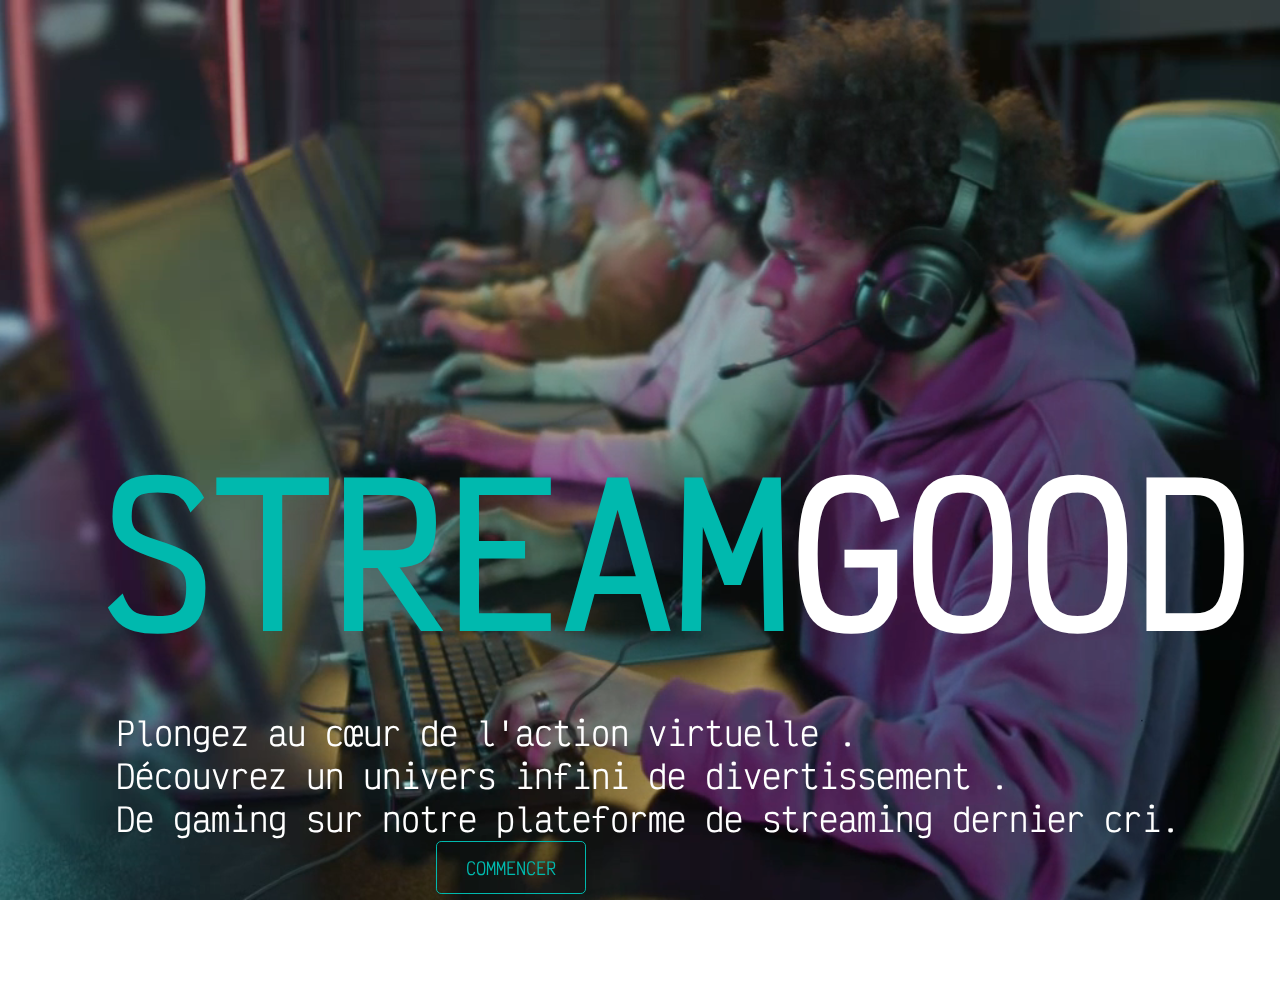
==== html/accueil.html @ 3d3ff86b "ajout des pages sécondaire" ====
<!DOCTYPE html>
<html lang="en">
<head>
    <meta charset="UTF-8" />
    <meta name="viewport" content="width=device-width, initial-scale=1.0" />
    <link rel="stylesheet" href="../css/accueil.css" />
    <title>STREAMGOOD</title>
</head>
<body>
    <video autoplay muted loop id="background-video">
        <source src="../img/arriere1.mp4" type="video/mp4">
        Your browser does not support the video tag.
    </video>
    <div class="content">
        <div class="page-title">
            <h1>
                <span class="color-stream">STREAM</span><span class="color-good">GOOD</span>
            </h1>
        </div>
        <div class="page-description">
            <p>
                Plongez au cœur de l'action virtuelle .<br>
                Découvrez un univers infini de divertissement .<br>
                De gaming sur notre plateforme de streaming dernier cri.
                <a href="../index.html" class="boutton"><button class="button"> Commencer
                </button></a>
            </p>
        </div>
    </div>
</body>
</html>
---- css/accueil.css ----
@import url("https://fonts.googleapis.com/css2?family=Victor+Mono&display=swap");

:root {
  --couleur-principale: #16181e;
  --couleur-secondaire: #21242d;
  --couleur-texte1: #fff;
  --couleur-texte2: #00b9ae;
}

* {
  margin: 0;
  padding: 0;
  font-family: "Victor Mono", monospace;
  text-decoration: none;
  list-style: none;
}

body {
  background-image: url("../img/accueil.jpg");
  background-repeat: no-repeat;
  background-size: cover;
}


body, html {
    margin: 0;
    padding: 0;
    height: 100%;
    font-family: Arial, sans-serif;
    color: white;
}

#background-video {
    position: fixed;
    top: 0;
    left: 0;
    width: 100%;
    height: 100%;
    object-fit: cover;
    z-index: -1; /* Assurez-vous que la vidéo est en arrière-plan */
}

.content {
    position: relative;
    padding: 100px; /* Ajoutez un padding pour que le contenu soit visible */
}

/* Reste de vos styles CSS */

/*  */

.page-title{
    margin-top: 20rem;
    display: flex;
}

.color-stream {
    text-decoration: none;
    font-size: 12rem;
    color: var(--couleur-texte2);
  }
  
  .color-good {
    font-size: 12rem;
    color: var(--couleur-texte1);
  }

  .button {
    --color: #00b9ae;
    padding: 0.8em 1.7em;
    background-color: transparent;
    border-radius: .3em;
    margin-left: 20rem;
    position: relative;
    overflow: hidden;
    cursor: pointer;
    transition: .5s;
    font-weight: 400;
    font-size: 17px;
    border: 1px solid;
    font-family: inherit;
    text-transform: uppercase;
    color: var(--color);
    font-weight: 400;
    z-index: 1;
   }
   
   .button::before, .button::after {
    content: '';
    display: block;
    width: 50px;
    height: 50px;
    transform: translate(-50%, -50%);
    position: absolute;
    border-radius: 50%;
    z-index: -1;
    background-color: var(--color);
    transition: 1s ease;
   }
   
   .button::before {
    top: -1em;
    left: -1em;
   }
   
   .button::after {
    left: calc(100% + 1em);
    top: calc(100% + 1em);
   }
   
   .button:hover::before, .button:hover::after {
    height: 410px;
    width: 410px;
   }
   
   .button:hover {
    color: rgb(10, 25, 30);
   }
   
   .button:active {
    filter: brightness(.8);
   }
   

  .page-description{
    justify-self: center;
      margin-top: 2rem;
      font-size: 2rem;
      color: var(--couleur-texte1);
      margin-left: 1rem;
  }
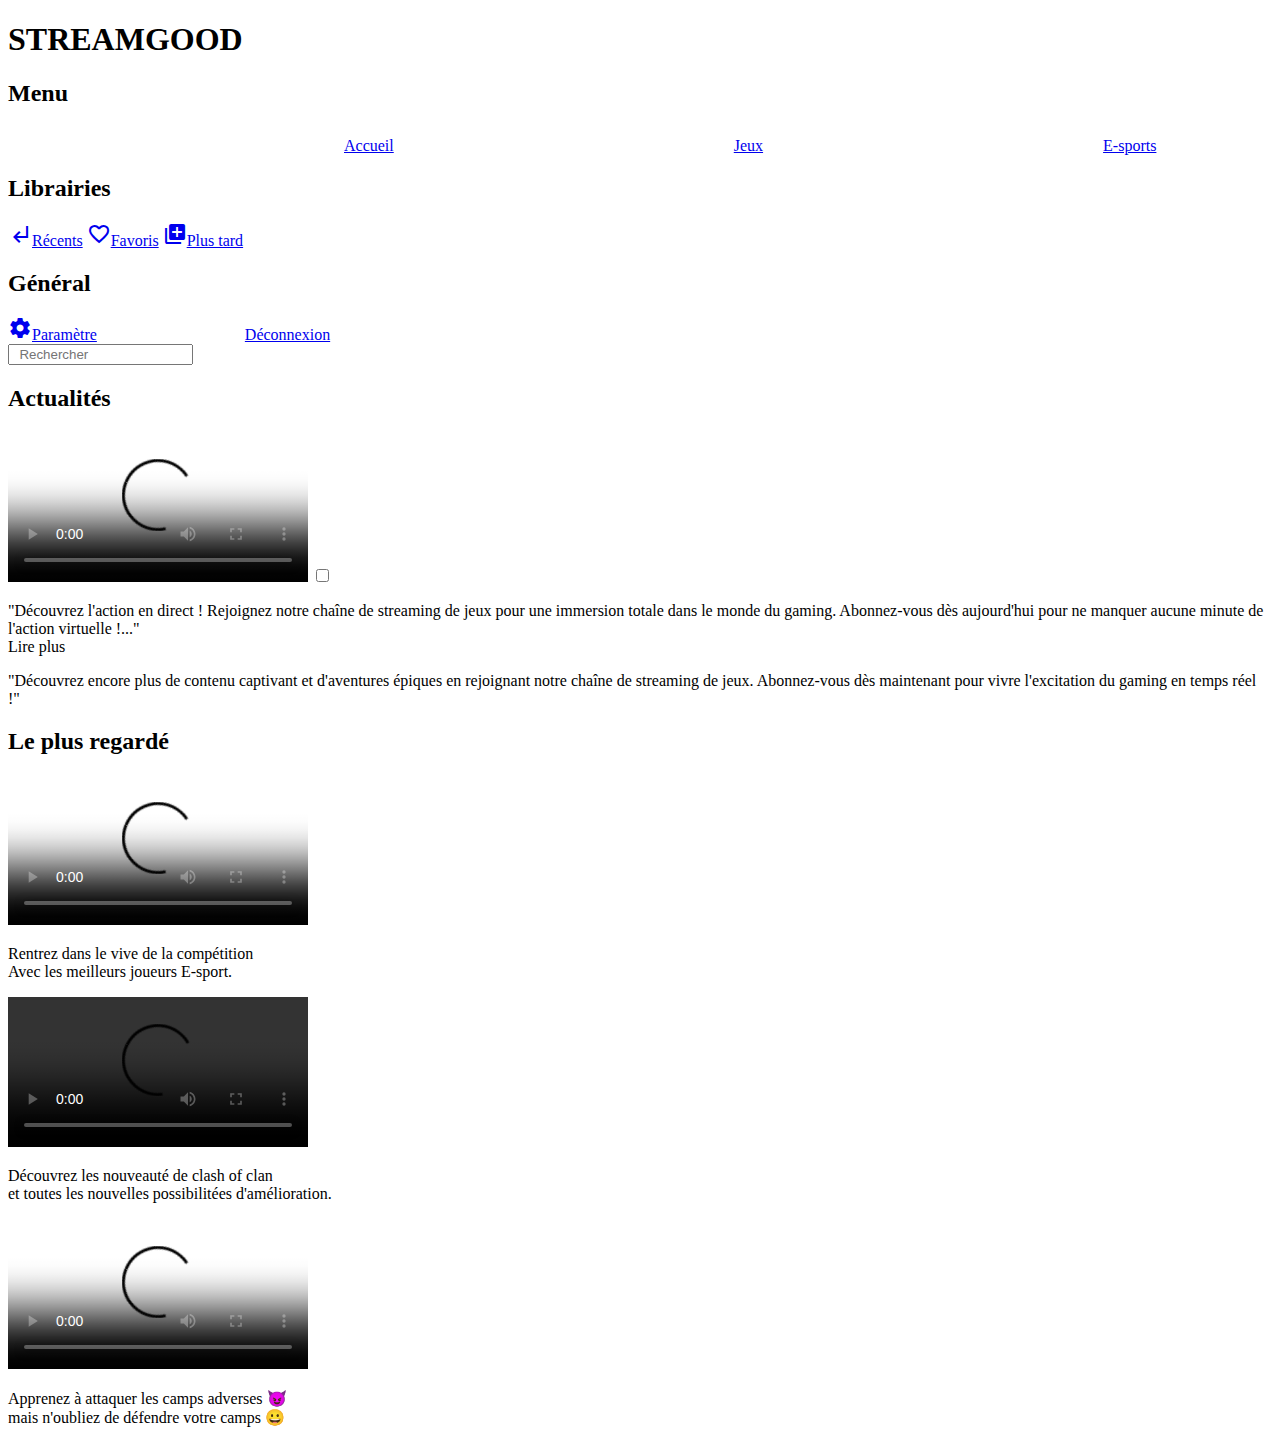
==== commit 0c8ee412: "Modification des noms de fichier index.html et accueil.html" ====
--- a/html/accueil.html
+++ b/html/accueil.html
@@ -1,31 +1,138 @@
 <!DOCTYPE html>
 <html lang="en">
+
 <head>
-    <meta charset="UTF-8" />
-    <meta name="viewport" content="width=device-width, initial-scale=1.0" />
-    <link rel="stylesheet" href="../css/accueil.css" />
+    <meta charset="UTF-8">
+    <meta name="viewport" content="width=device-width, initial-scale=1.0">
+    <link rel="stylesheet" href="./css/style.css">
+    <!-- Import des icons -->
+    <link rel="stylesheet" href="https://cdnjs.cloudflare.com/ajax/libs/font-awesome/6.0.0-beta3/css/all.min.css">
+    <link rel="stylesheet" href="https://fonts.googleapis.com/icon?family=Material+Icons">
     <title>STREAMGOOD</title>
 </head>
+
 <body>
-    <video autoplay muted loop id="background-video">
-        <source src="../img/arriere1.mp4" type="video/mp4">
-        Your browser does not support the video tag.
-    </video>
-    <div class="content">
-        <div class="page-title">
-            <h1>
-                <span class="color-stream">STREAM</span><span class="color-good">GOOD</span>
-            </h1>
+    <!-- The sidebar -->
+    <div class="sidebar">
+        <div class="sidebar-logo">
+            <h1 class="logo"><span class="color-stream">STREAM</span><span class="color-good">GOOD</span></h1>
+            <div class="group-title-one">
+                <h2 class="sidebar-title">Menu</h2>
+                <a class="active" href="#home"><span class="material-icons">
+                    sports_esports
+                    </span>Accueil</a>
+                <a href="./html/jeux.html"><span class="material-icons">
+                        sports_esports
+                    </span>Jeux</a>
+                <a href="#"><span class="material-icons">
+                        sports_esports
+                    </span>E-sports</a>
+            </div>
+
+            <div class="group-title-two">
+                <h2 class="sidebar-title">Librairies</h2>
+                <a href="#"><span class="material-icons">
+                        subdirectory_arrow_left
+                    </span>Récents</a>
+                <a href="#"><span class="material-icons">
+                        favorite_border
+                    </span>Favoris</a>
+                <a href="#"><span class="material-icons">
+                        library_add
+                    </span>Plus tard</a>
+            </div>
+            <div class="group-title-three">
+                <h2 class="sidebar-title">Général</h2>
+                <a class="" href="#"><span class="material-icons">
+                        settings
+                    </span>Paramètre</a>
+                <a href="./html/accueil.html"><span class="material-icons">
+                        logout
+                   </span>Déconnexion</a>
+            </div>
+            
         </div>
-        <div class="page-description">
-            <p>
-                Plongez au cœur de l'action virtuelle .<br>
-                Découvrez un univers infini de divertissement .<br>
-                De gaming sur notre plateforme de streaming dernier cri.
-                <a href="../index.html" class="boutton"><button class="button"> Commencer
-                </button></a>
+    </div>
+
+    <!-- Page content -->
+    <div class="container">
+        <input class="content1-search" type="search" placeholder="  Rechercher">
+        <div class="content1">
+            <h2 class="content1-title">Actualités</h2>
+        </div>
+        <div class="description-big-video">
+            <video class="video-big" controls poster="./img/jeshoots-com-eCktzGjC-iU-unsplash.jpg">
+                <source src="./img/This is esports!.mp4" type="video/mp4" style="border: red 1px solid ;">
+                Votre navigateur ne prend pas en charge la vidéo.
+            </video>
+            <input type="checkbox" id="show-more">
+            <p class="justifie">
+                "Découvrez l'action en direct ! Rejoignez notre chaîne de streaming de jeux pour une immersion totale
+                dans le monde du gaming.
+                Abonnez-vous dès aujourd'hui pour
+                ne manquer aucune minute de l'action virtuelle !..."<br><label for="show-more">Lire plus</label>
+                <p id="more-content">
+                    "Découvrez encore plus de contenu captivant et d'aventures épiques en rejoignant notre chaîne de
+                    streaming de jeux. Abonnez-vous dès maintenant pour vivre l'excitation du gaming en temps réel !"
+                </p>
             </p>
         </div>
     </div>
+    <div class="container-two">
+        <div class="content2">
+            <h2 class="content2-title">Le plus regardé</h2>
+        </div>
+    </div>
+    <div class="carousel">
+        <div class="video-item">
+            <video class="content-one" controls poster="./img/aleks-dorohovich--EElZSFXALI-unsplash.jpg">
+                <source src="./img/This is esports!.mp4" type="video/mp4">
+                Votre navigateur ne prend pas en charge la vidéo.
+            </video>
+            <p class="description">Rentrez dans le vive de la compétition <br> Avec les meilleurs joueurs E-sport.</p>
+        </div>
+        <div class="video-item">
+            <video class="content-two" controls>
+                <source src="./img/3 ÉTOILES sur le NOUVEAU Défi du CLASHIVERSAIRE 3 ! Clash of Clans.mp4"
+                    type="video/mp4">
+                Votre navigateur ne prend pas en charge la vidéo.
+            </video>
+            <p class="description">Découvrez les nouveauté de clash of clan <br> et toutes les nouvelles possibilitées
+                d'amélioration.</p>
+        </div>
+        <div class="video-item">
+            <video class="content-three" controls poster="./img/clash.jpeg">
+                <source src="./img/CLASH ROYALE_ EPIC COMEBACK!.mp4" type="video/mp4">
+                Votre navigateur ne prend pas en charge la vidéo.
+            </video>
+            <p class="description">Apprenez à attaquer les camps adverses &#128520; <br> mais n'oubliez de défendre
+                votre camps &#128512; </p>
+        </div>
+        <!-- <div class="video-item">
+            <video class="content-four" controls poster="./img/codm.jpeg">
+                <source src="./img/The Strongest Sniper in Call of Duty_ Mobile.mp4" type="video/mp4">
+            </video>
+            <p class="description">Obtenez le niveau légendaire grace à ce tuto <br> maîtrisez le sniper </p>
+        </div> -->
+
+        <!-- Second -->
+        <!-- <div class="video-item">
+            <video class="content-one" controls poster="./img/onur-binay-J7Spe1GTCUw-unsplash.jpg">
+                <source src="./img/This is esports!.mp4" type="video/mp4">
+                Votre navigateur ne prend pas en charge la vidéo.
+            </video>
+            <p class="description">Rentrez dans le vive de la compétition <br> Avec les meilleurs joueurs E-sport.</p>
+        </div>
+
+        <div class="video-item">
+            <video class="content-one" controls poster="./img/uriel-soberanes-MxVkWPiJALs-unsplash.jpg">
+                <source src="./img/This is esports!.mp4" type="video/mp4">
+                Votre navigateur ne prend pas en charge la vidéo.
+            </video>
+            <p class="description">Rentrez dans le vive de la compétition <br> Avec les meilleurs joueurs E-sport.</p>
+        </div> -->
+    </div>
+
 </body>
-</html>
+
+</html>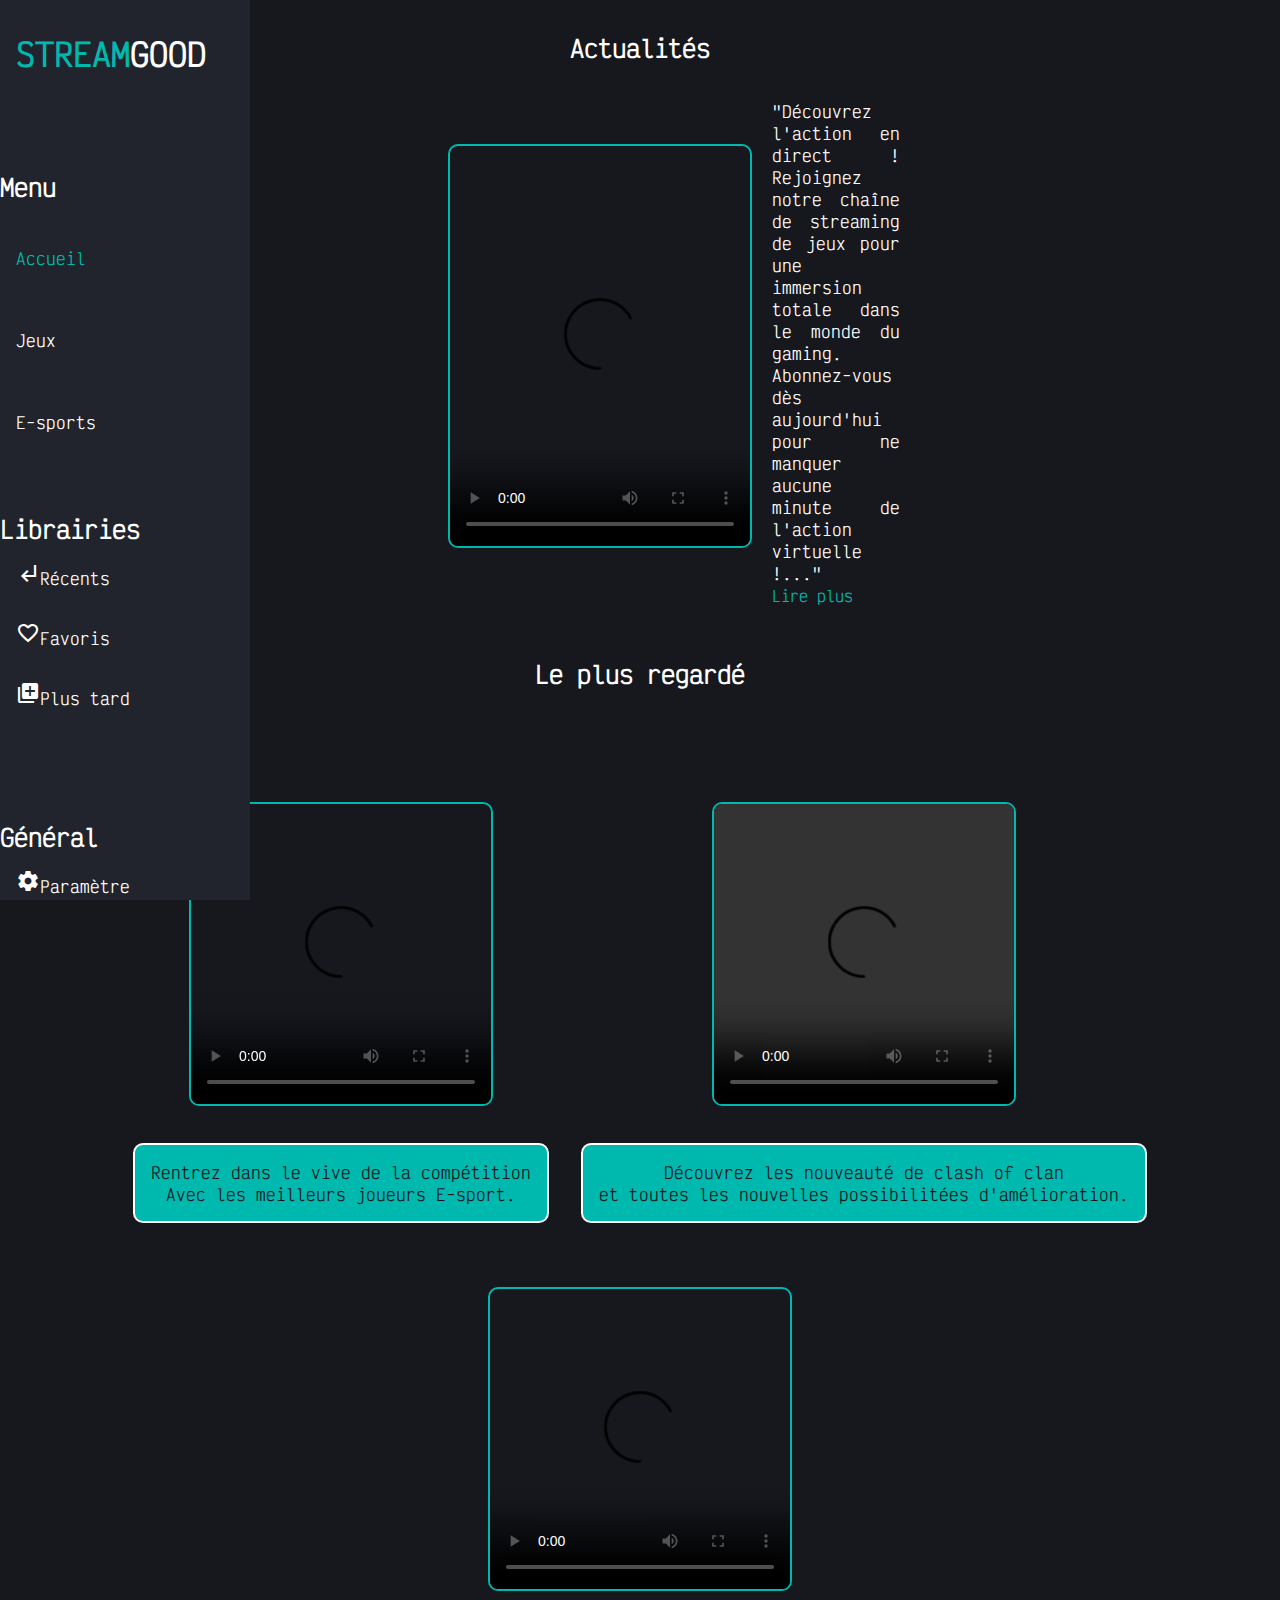
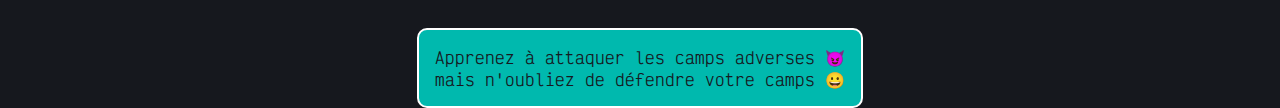
==== commit 15b436e1: "Modification des noms de fichier index.html et accueil.html" ====
--- a/html/accueil.html
+++ b/html/accueil.html
@@ -4,7 +4,7 @@
 <head>
     <meta charset="UTF-8">
     <meta name="viewport" content="width=device-width, initial-scale=1.0">
-    <link rel="stylesheet" href="./css/style.css">
+    <link rel="stylesheet" href="../css/style.css">
     <!-- Import des icons -->
     <link rel="stylesheet" href="https://cdnjs.cloudflare.com/ajax/libs/font-awesome/6.0.0-beta3/css/all.min.css">
     <link rel="stylesheet" href="https://fonts.googleapis.com/icon?family=Material+Icons">
--- a/css/style.css
+++ b/css/style.css
@@ -0,0 +1,365 @@
+@import url("https://fonts.googleapis.com/css2?family=Victor+Mono&display=swap");
+
+:root {
+  --couleur-principale: #16181e;
+  --couleur-secondaire: #21242d;
+  --couleur-texte1: #fff;
+  --couleur-texte2: #00b9ae;
+}
+
+* {
+  margin: 0;
+  padding: 0;
+  font-family: "Victor Mono", monospace;
+}
+
+body {
+  background-color: var(--couleur-principale);
+
+}
+
+.logo {
+  margin-top: 2rem;
+  margin-left: 1rem;
+  font-weight: bolder;
+}
+
+.logo .color-stream {
+  text-decoration: none;
+  color: var(--couleur-texte2);
+}
+
+.logo .color-good {
+  color: var(--couleur-texte1);
+}
+
+.sidebar {
+  margin: 0;
+  padding: 0;
+  width: 250px;
+  background-color: var(--couleur-secondaire);
+  position: fixed;
+  height: 100%;
+  overflow: auto;
+}
+
+.sidebar-title {
+  color: var(--couleur-texte1);
+  font-size: 500;
+}
+
+.sidebar a {
+  display: block;
+  color: var(--couleur-texte1);
+  padding: 16px;
+  text-decoration: none;
+}
+
+.sidebar a.active {
+  color: var(--couleur-texte2);
+}
+
+.sidebar a:hover:not(.active) {
+  color: var(--couleur-texte2);
+}
+
+
+.group-title-one {
+  margin-top: 6rem;
+  margin-bottom: 4rem;
+}
+
+.group-title-two {
+  margin-bottom: 6rem;
+}
+
+.container {
+  display: flex;
+  flex-direction: column;
+  justify-content: center;
+  align-items: center;
+}
+
+.content1-search {
+  width: 400px;
+  height: 50px;
+  margin-top: 2rem;
+  background-color: #21242d;
+  border: solid 2px #00b9ae;
+  border-radius: 5px;
+  color: var(--couleur-texte1);
+}
+
+.content1-search:focus {
+  border: solid 1px #00b9ae;
+  outline: none;
+}
+
+.content1-title {
+  color: var(--couleur-texte1);
+  margin-bottom: 1rem;
+  margin-top: 2rem;
+}
+
+.description-big-video{
+  display: flex;
+  color: var(--couleur-texte1);
+  width: 50%;
+}
+
+.description-big-video p{
+  padding: 20px;
+}
+
+input, #show-more{
+  display: none;
+}
+
+#more-content {
+  display: none;
+}
+
+#show-more:checked ~ #more-content {
+  display: flex;
+}
+
+.justifie{
+  text-align: justify;
+}
+
+label {
+  cursor: pointer;
+  font-size: 15px;
+  color: var(--couleur-texte2);
+}
+
+label:focus{
+  color: red;
+  display: none;
+}
+
+
+.video-big {
+  width: 700px;
+  height: 500px;
+  border-radius: 10px;
+  border: solid 2px #00b9ae;
+}
+
+.video-item {
+  display: flex;
+  flex-direction: column;
+  flex-wrap: wrap;
+  align-items: center;
+  margin: 1rem;
+}
+
+.video-item video {
+  width: 300px;
+  height: 300px;
+  border: #00b9ae solid 2px;
+  border-radius: 10px;
+}
+
+
+.description {
+  text-align: center;
+  color: #16181e;
+  margin-top: 5px;
+  border: white solid 2px;
+  border-radius: 10px;
+  background-color: var(--couleur-texte2);
+  padding: 1rem;
+}
+
+.container-two {
+  display: flex;
+  flex-direction: row;
+  justify-content: center;
+  align-items: center;
+  margin-top: 2rem;
+  color: var(--couleur-texte1);
+}
+
+.carousel {
+  width: 1500px;
+  height: 500px;
+  display: flex;
+  flex-wrap: wrap;
+  justify-content: center;
+  align-items: center;
+  margin-top: 3rem;
+  margin-left: 20rem;
+  padding: 0;
+}
+
+.content-one,
+.content-two,
+.content-three,
+.content-four {
+  width: 300px;
+  height: 300px;
+  border: #00b9ae solid 2px;
+  margin: 2rem;
+  border-radius: 10px;
+}
+
+/* Responsivité */
+@media screen and (max-width: 1600px) {
+  .content1-search {
+    width: 250px;
+    height: 40px;
+  }
+
+  .video-big {
+    width: 600px;
+    height: 400px;
+    margin-left: 8rem;
+    margin-top: 4rem;
+  }
+
+  .carousel {
+    width: 100%;
+    max-width: 1200px;
+    margin-left: auto;
+    margin-right: auto;
+    padding: 1rem;
+  }
+
+  .content-one,
+  .content-two,
+  .content-three,
+  .content-four {
+    width: 250px;
+    height: 250px;
+  }
+}
+
+@media screen and (max-width: 1200px) {
+  .sidebar {
+    width: 100%;
+    height: auto;
+    position: relative;
+  }
+  .sidebar a {
+    float: none;
+  }
+
+  .group-title-one {
+    margin-top: 2rem;
+  }
+
+  .content1-search {
+    width: 180px;
+    height: 30px;
+  }
+
+  .content1-title {
+    margin-right: 0;
+    margin-left: 1rem;
+    margin-top: 1rem;
+  }
+
+  .video-big {
+    width: 500px;
+    height: 300px;
+    margin-left: 0;
+    margin-top: 0;
+  }
+}
+
+@media screen and (max-width: 768px) {
+  .sidebar {
+    width: 100%;
+    height: auto;
+    position: relative;
+  }
+  .sidebar a {
+    float: none;
+  }
+
+  .group-title-one,
+  .group-title-two {
+    margin-top: 1rem;
+  }
+
+  .content1-title {
+    margin-left: 0.5rem;
+    margin-top: 1rem;
+    margin-bottom: 1rem;
+    font-size: 16px;
+  }
+
+  .video-big {
+    width: 80%;
+    height: auto;
+    margin-left: 0;
+    margin-top: 1rem;
+  }
+
+  .carousel {
+    width: 100%;
+    max-width: 600px;
+    margin-left: auto;
+    margin-right: auto;
+    padding: 1rem;
+  }
+
+  .content-one,
+  .content-two,
+  .content-three,
+  .content-four {
+    width: 80%;
+    height: auto;
+    margin: 1rem;
+  }
+}
+
+@media screen and (max-width: 425px) {
+  * {
+    font-size: 10px;
+  }
+  .sidebar a {
+    font-size: 10px;
+  }
+
+  .group-title-one,
+  .group-title-two {
+    margin-top: 1rem;
+  }
+
+  .content1-search {
+    width: 150px;
+    height: 25px;
+  }
+
+  .content1-title {
+    margin-left: 0.5rem;
+    margin-top: 1rem;
+    margin-bottom: 1rem;
+    font-size: 12px;
+  }
+
+  .video-big {
+    width: 80%;
+    height: auto;
+    margin-left: 0;
+    margin-top: 1rem;
+  }
+
+  .carousel {
+    width: 80%;
+    max-width: 100px;
+    margin-left: auto;
+    margin-right: auto;
+    padding: 0.5rem;
+  }
+
+  .content-one,
+  .content-two,
+  .content-three,
+  .content-four {
+    width: 80%;
+    height: auto;
+  }
+}
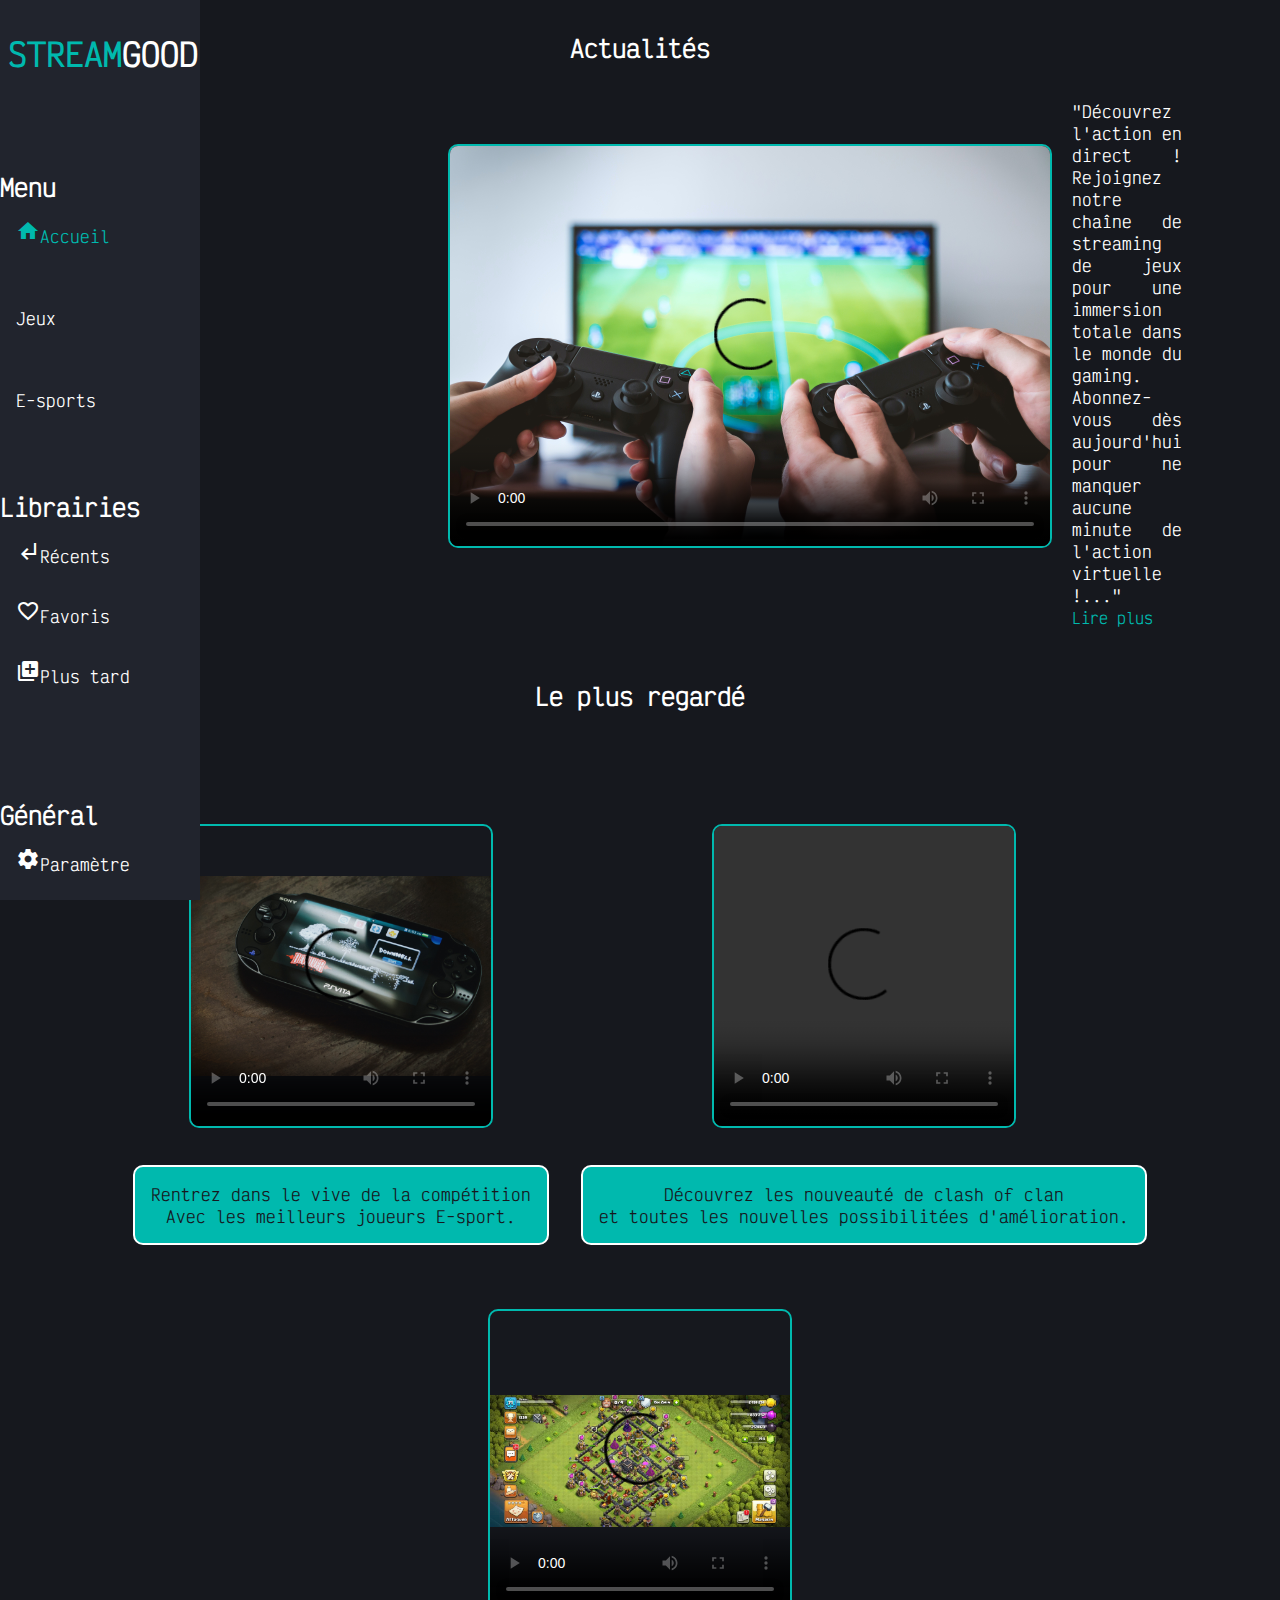
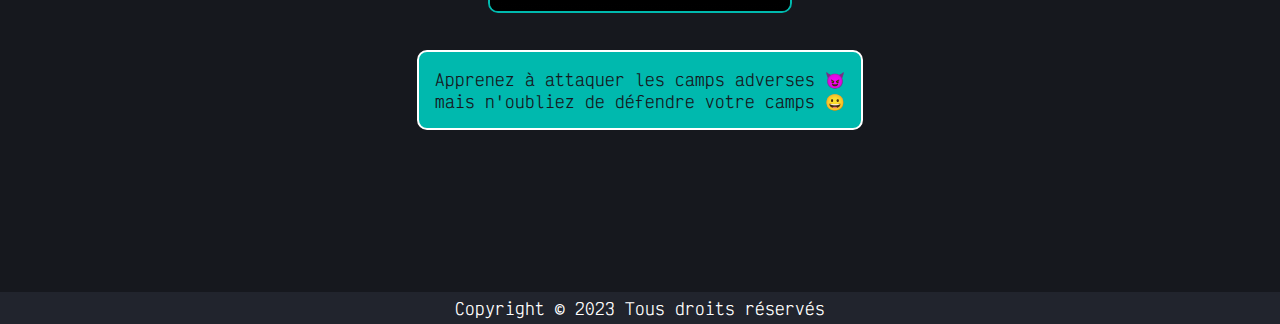
==== commit a6f49182: "second-to-last commit" ====
--- a/html/accueil.html
+++ b/html/accueil.html
@@ -18,39 +18,39 @@
             <h1 class="logo"><span class="color-stream">STREAM</span><span class="color-good">GOOD</span></h1>
             <div class="group-title-one">
                 <h2 class="sidebar-title">Menu</h2>
-                <a class="active" href="#home"><span class="material-icons">
-                    sports_esports
+                <a class="active" href="#"><span class="material-icons">
+                        home
                     </span>Accueil</a>
-                <a href="./html/jeux.html"><span class="material-icons">
+                <a href="../html/jeux.html"><span class="material-icons">
                         sports_esports
                     </span>Jeux</a>
-                <a href="#"><span class="material-icons">
+                <a href="../html/esport.html"><span class="material-icons">
                         sports_esports
                     </span>E-sports</a>
             </div>
 
             <div class="group-title-two">
                 <h2 class="sidebar-title">Librairies</h2>
-                <a href="#"><span class="material-icons">
+                <a href="../html/recent.html"><span class="material-icons">
                         subdirectory_arrow_left
                     </span>Récents</a>
-                <a href="#"><span class="material-icons">
+                <a href="../html/favori.html"><span class="material-icons">
                         favorite_border
                     </span>Favoris</a>
-                <a href="#"><span class="material-icons">
+                <a href="../html/tard.html"><span class="material-icons">
                         library_add
                     </span>Plus tard</a>
             </div>
             <div class="group-title-three">
                 <h2 class="sidebar-title">Général</h2>
-                <a class="" href="#"><span class="material-icons">
+                <a class="" href="../html/param.html"><span class="material-icons">
                         settings
                     </span>Paramètre</a>
-                <a href="./html/accueil.html"><span class="material-icons">
+                <a href="../index.html"><span class="material-icons">
                         logout
-                   </span>Déconnexion</a>
+                    </span>Déconnexion</a>
             </div>
-            
+
         </div>
     </div>
 
@@ -61,8 +61,8 @@
             <h2 class="content1-title">Actualités</h2>
         </div>
         <div class="description-big-video">
-            <video class="video-big" controls poster="./img/jeshoots-com-eCktzGjC-iU-unsplash.jpg">
-                <source src="./img/This is esports!.mp4" type="video/mp4" style="border: red 1px solid ;">
+            <video class="video-big" controls poster="../img/jeshoots-com-eCktzGjC-iU-unsplash.jpg">
+                <source src="../img/This is esports!.mp4" type="video/mp4" style="border: red 1px solid ;">
                 Votre navigateur ne prend pas en charge la vidéo.
             </video>
             <input type="checkbox" id="show-more">
@@ -71,10 +71,10 @@
                 dans le monde du gaming.
                 Abonnez-vous dès aujourd'hui pour
                 ne manquer aucune minute de l'action virtuelle !..."<br><label for="show-more">Lire plus</label>
-                <p id="more-content">
-                    "Découvrez encore plus de contenu captivant et d'aventures épiques en rejoignant notre chaîne de
-                    streaming de jeux. Abonnez-vous dès maintenant pour vivre l'excitation du gaming en temps réel !"
-                </p>
+            <p id="more-content">
+                "Découvrez encore plus de contenu captivant et d'aventures épiques en rejoignant notre chaîne de
+                streaming de jeux. Abonnez-vous dès maintenant pour vivre l'excitation du gaming en temps réel !"
+            </p>
             </p>
         </div>
     </div>
@@ -85,15 +85,15 @@
     </div>
     <div class="carousel">
         <div class="video-item">
-            <video class="content-one" controls poster="./img/aleks-dorohovich--EElZSFXALI-unsplash.jpg">
-                <source src="./img/This is esports!.mp4" type="video/mp4">
+            <video class="content-one" controls poster="../img/aleks-dorohovich--EElZSFXALI-unsplash.jpg">
+                <source src="../img/This is esports!.mp4" type="video/mp4">
                 Votre navigateur ne prend pas en charge la vidéo.
             </video>
             <p class="description">Rentrez dans le vive de la compétition <br> Avec les meilleurs joueurs E-sport.</p>
         </div>
         <div class="video-item">
             <video class="content-two" controls>
-                <source src="./img/3 ÉTOILES sur le NOUVEAU Défi du CLASHIVERSAIRE 3 ! Clash of Clans.mp4"
+                <source src="../img/3 ÉTOILES sur le NOUVEAU Défi du CLASHIVERSAIRE 3 ! Clash of Clans.mp4"
                     type="video/mp4">
                 Votre navigateur ne prend pas en charge la vidéo.
             </video>
@@ -101,8 +101,8 @@
                 d'amélioration.</p>
         </div>
         <div class="video-item">
-            <video class="content-three" controls poster="./img/clash.jpeg">
-                <source src="./img/CLASH ROYALE_ EPIC COMEBACK!.mp4" type="video/mp4">
+            <video class="content-three" controls poster="../img/clash.jpeg">
+                <source src="../img/CLASH ROYALE_ EPIC COMEBACK!.mp4" type="video/mp4">
                 Votre navigateur ne prend pas en charge la vidéo.
             </video>
             <p class="description">Apprenez à attaquer les camps adverses &#128520; <br> mais n'oubliez de défendre
@@ -133,6 +133,13 @@
         </div> -->
     </div>
 
+
+    <footer>
+        <div class="pied">
+            <p style="text-align: center;"></p>Copyright © 2023 Tous droits réservés</p>
+        </div>
+
+    </footer>
 </body>
 
 </html>--- a/css/style.css
+++ b/css/style.css
@@ -15,12 +15,11 @@
 
 body {
   background-color: var(--couleur-principale);
-
 }
 
 .logo {
   margin-top: 2rem;
-  margin-left: 1rem;
+  margin-left: 0.5rem;
   font-weight: bolder;
 }
 
@@ -36,7 +35,7 @@
 .sidebar {
   margin: 0;
   padding: 0;
-  width: 250px;
+  width: 200px;
   background-color: var(--couleur-secondaire);
   position: fixed;
   height: 100%;
@@ -50,6 +49,7 @@
 
 .sidebar a {
   display: block;
+  width: 60%;
   color: var(--couleur-texte1);
   padding: 16px;
   text-decoration: none;
@@ -62,7 +62,6 @@
 .sidebar a:hover:not(.active) {
   color: var(--couleur-texte2);
 }
-
 
 .group-title-one {
   margin-top: 6rem;
@@ -101,17 +100,18 @@
   margin-top: 2rem;
 }
 
-.description-big-video{
+.description-big-video {
   display: flex;
   color: var(--couleur-texte1);
   width: 50%;
 }
 
-.description-big-video p{
+.description-big-video p {
   padding: 20px;
 }
 
-input, #show-more{
+input,
+#show-more {
   display: none;
 }
 
@@ -123,7 +123,7 @@
   display: flex;
 }
 
-.justifie{
+.justifie {
   text-align: justify;
 }
 
@@ -133,11 +133,10 @@
   color: var(--couleur-texte2);
 }
 
-label:focus{
+label:focus {
   color: red;
   display: none;
 }
-
 
 .video-big {
   width: 700px;
@@ -160,7 +159,6 @@
   border: #00b9ae solid 2px;
   border-radius: 10px;
 }
-
 
 .description {
   text-align: center;
@@ -203,6 +201,14 @@
   margin: 2rem;
   border-radius: 10px;
 }
+.pied {
+  display: flex;
+  justify-content: center;
+  align-items: center;
+  background-color: #21242d;
+  height: 2rem;
+  color: white;
+}
 
 /* Responsivité */
 @media screen and (max-width: 1600px) {
@@ -233,6 +239,17 @@
     width: 250px;
     height: 250px;
   }
+
+  .pied {
+    display: flex;
+    justify-content: center;
+    align-items: center;
+    background-color: #21242d;
+    height: 2rem;
+    position: relative;
+    top: 600px;
+    color: white;
+  }
 }
 
 @media screen and (max-width: 1200px) {
@@ -258,6 +275,13 @@
     margin-right: 0;
     margin-left: 1rem;
     margin-top: 1rem;
+  }
+
+  .description-big-video {
+    display: flex;
+    flex-direction: column;
+    color: var(--couleur-texte1);
+    width: 50%;
   }
 
   .video-big {
@@ -266,6 +290,17 @@
     margin-left: 0;
     margin-top: 0;
   }
+
+  .pied {
+    display: flex;
+    justify-content: center;
+    align-items: center;
+    background-color: #21242d;
+    height: 2rem;
+    position: relative;
+    top: 520px;
+    color: white;
+  }
 }
 
 @media screen and (max-width: 768px) {
@@ -288,6 +323,13 @@
     margin-top: 1rem;
     margin-bottom: 1rem;
     font-size: 16px;
+  }
+
+  .description-big-video {
+    display: flex;
+    flex-direction: column;
+    color: var(--couleur-texte1);
+    width: 50%;
   }
 
   .video-big {
@@ -313,7 +355,19 @@
     height: auto;
     margin: 1rem;
   }
-}
+
+  .pied {
+    display: flex;
+    justify-content: center;
+    align-items: center;
+    background-color: #21242d;
+    height: 2rem;
+    position: relative;
+    top: 880px;
+    color: white;
+  }
+}
+
 
 @media screen and (max-width: 425px) {
   * {
@@ -338,6 +392,13 @@
     margin-top: 1rem;
     margin-bottom: 1rem;
     font-size: 12px;
+  }
+
+  .description-big-video {
+    display: flex;
+    flex-direction: column;
+    color: var(--couleur-texte1);
+    width: 50%;
   }
 
   .video-big {
@@ -362,4 +423,15 @@
     width: 80%;
     height: auto;
   }
-}
+
+  .pied {
+    display: flex;
+    justify-content: center;
+    align-items: center;
+    background-color: #21242d;
+    height: 2rem;
+    position: relative;
+    top: 750px;
+    color: white;
+  }
+}
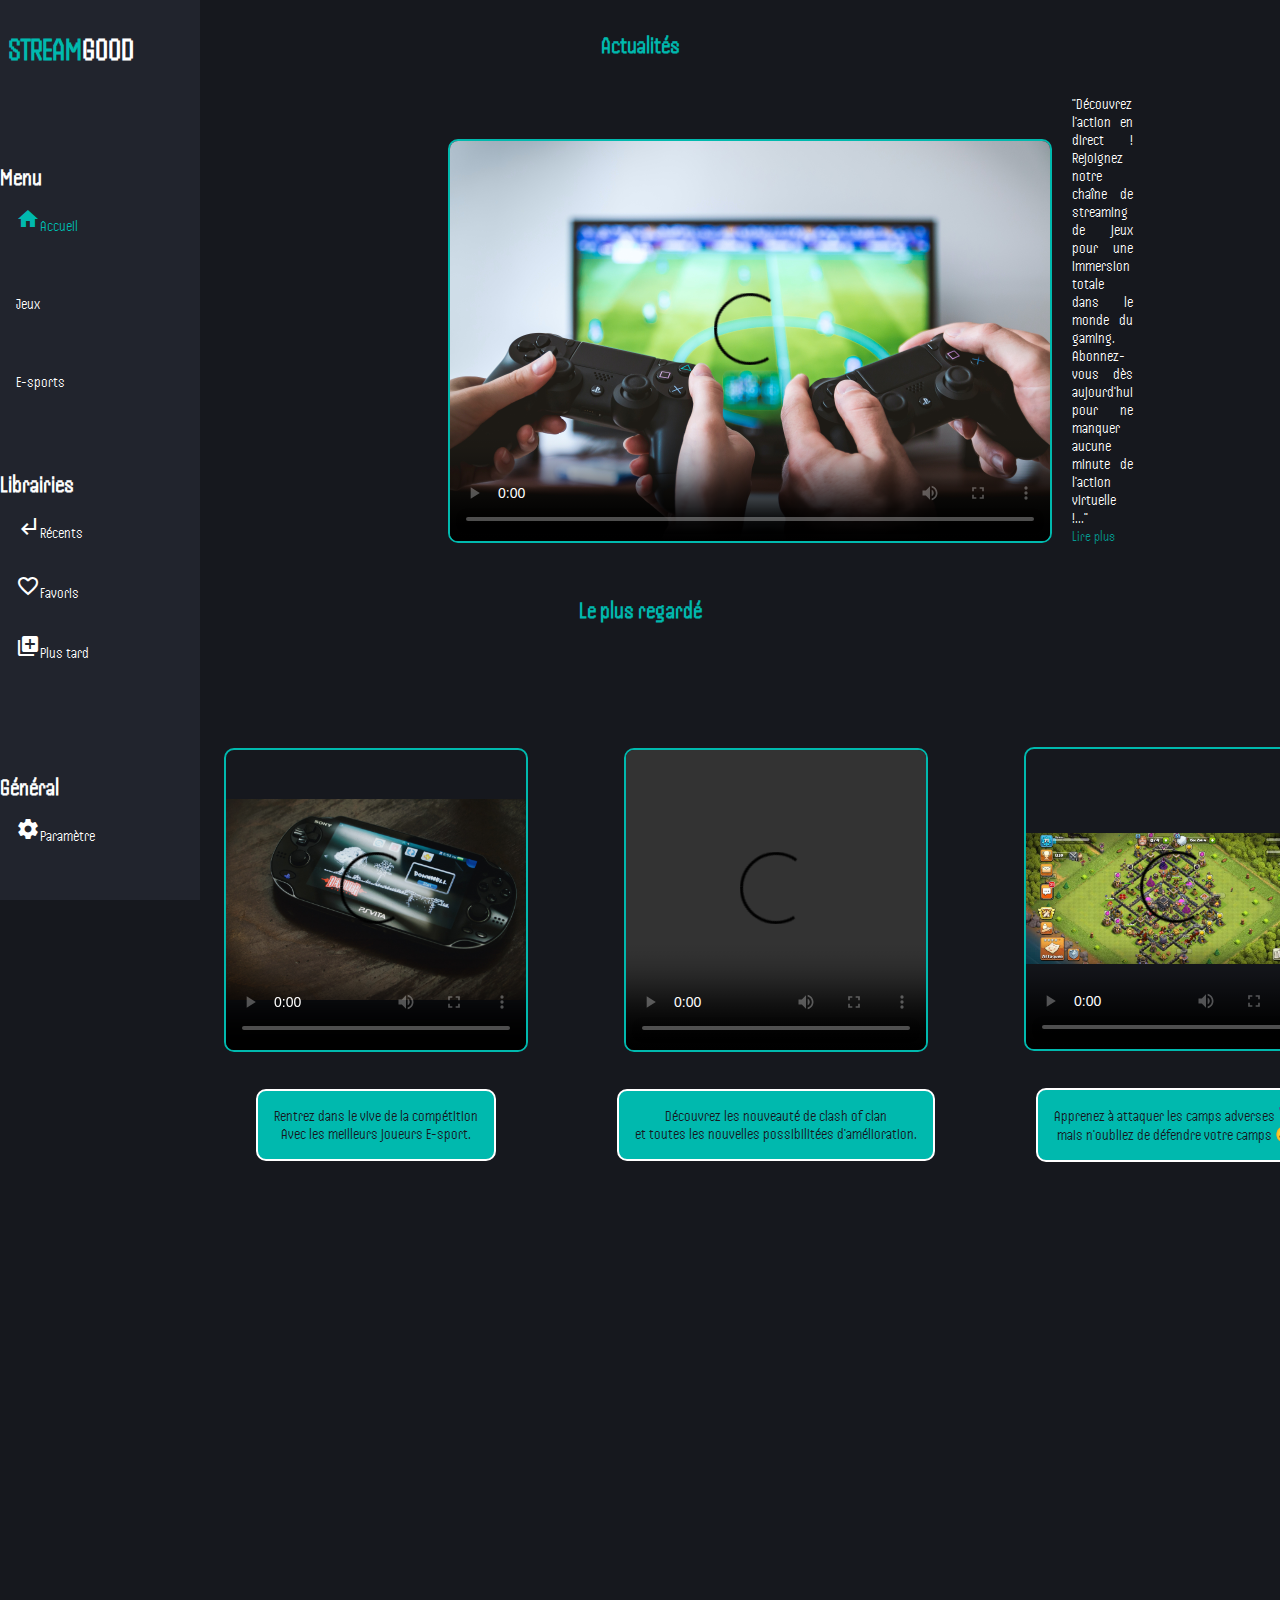
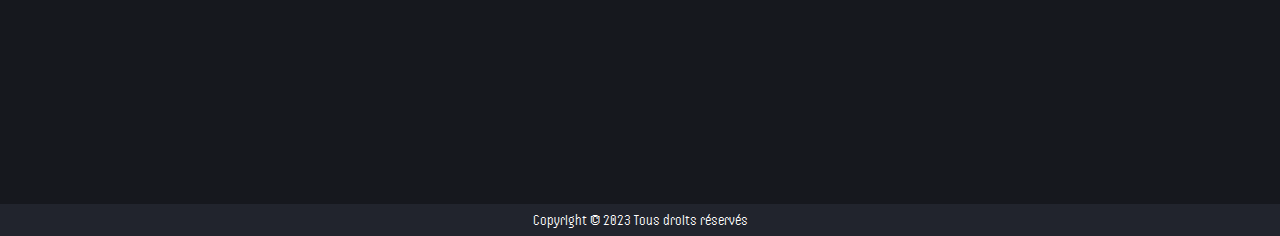
==== commit 04b843bf: "update de responsivité" ====
--- a/html/accueil.html
+++ b/html/accueil.html
@@ -58,7 +58,7 @@
     <div class="container">
         <input class="content1-search" type="search" placeholder="  Rechercher">
         <div class="content1">
-            <h2 class="content1-title">Actualités</h2>
+            <h2 class="content1-title" style="color: #00b9ae;">Actualités</h2>
         </div>
         <div class="description-big-video">
             <video class="video-big" controls poster="../img/jeshoots-com-eCktzGjC-iU-unsplash.jpg">
@@ -80,7 +80,7 @@
     </div>
     <div class="container-two">
         <div class="content2">
-            <h2 class="content2-title">Le plus regardé</h2>
+            <h2 class="content2-title" style="color: #00b9ae;">Le plus regardé</h2>
         </div>
     </div>
     <div class="carousel">
--- a/css/style.css
+++ b/css/style.css
@@ -1,4 +1,5 @@
-@import url("https://fonts.googleapis.com/css2?family=Victor+Mono&display=swap");
+@import url('https://fonts.googleapis.com/css2?family=Handjet:wght@300;400&family=Victor+Mono:ital,wght@0,400;0,700;1,700&display=swap');
+
 
 :root {
   --couleur-principale: #16181e;
@@ -10,7 +11,7 @@
 * {
   margin: 0;
   padding: 0;
-  font-family: "Victor Mono", monospace;
+  font-family: 'Handjet', cursive;
 }
 
 body {
@@ -227,7 +228,7 @@
   .carousel {
     width: 100%;
     max-width: 1200px;
-    margin-left: auto;
+    margin-left: 10rem;
     margin-right: auto;
     padding: 1rem;
   }
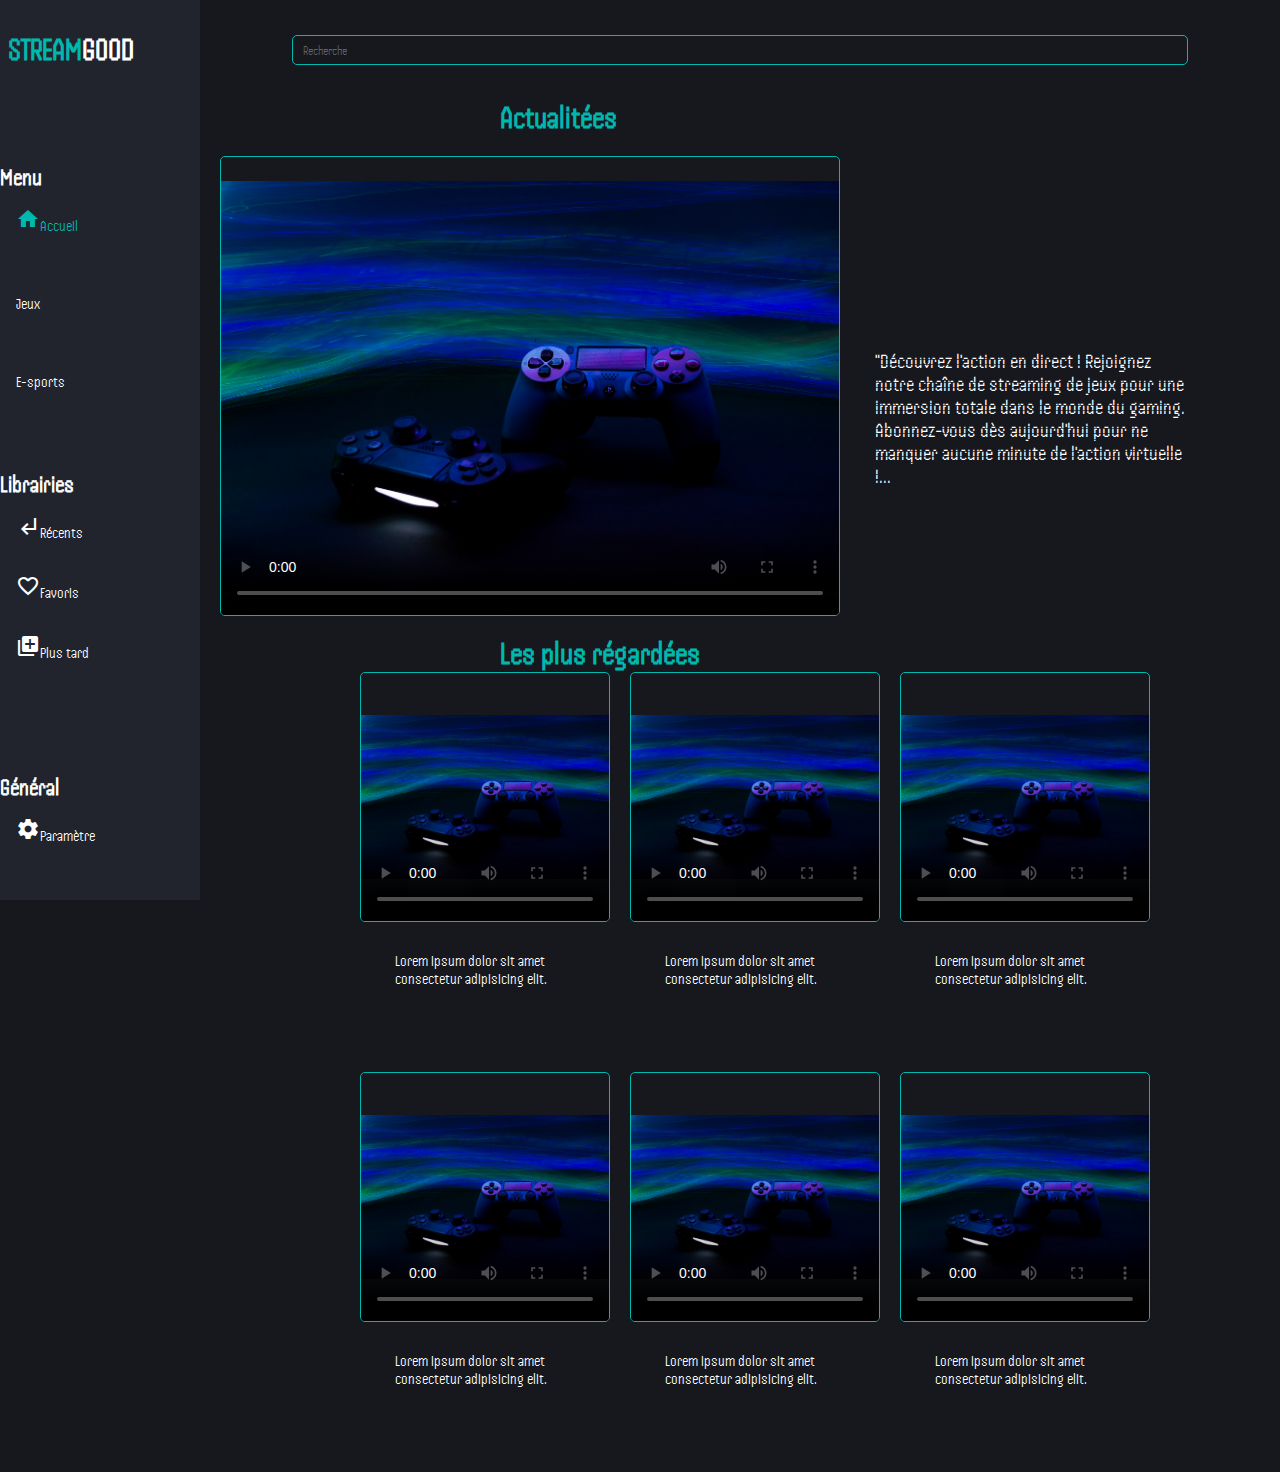
==== commit d53966e7: "réglages des bugs de responsivité" ====
--- a/html/accueil.html
+++ b/html/accueil.html
@@ -18,7 +18,7 @@
             <h1 class="logo"><span class="color-stream">STREAM</span><span class="color-good">GOOD</span></h1>
             <div class="group-title-one">
                 <h2 class="sidebar-title">Menu</h2>
-                <a class="active" href="#"><span class="material-icons">
+                <a class="active" href="../html/accueil.html"><span class="material-icons">
                         home
                     </span>Accueil</a>
                 <a href="../html/jeux.html"><span class="material-icons">
@@ -54,36 +54,265 @@
         </div>
     </div>
 
+    <div class="recher">
+        <input type="search" placeholder="Recherche">
+    </div>
+    <div class="text-plus">
+        <h1 style="color: #00b9ae; padding-left: 500px;" >Actualitées</h1>
+    </div>
+    <div class="principale-vid">
+        <div class="prinvid">
+            <video class="video-big" style="border: #00b9ae solid 1px; border-radius: 5px;" controls width="100%"  height="100%" poster="../img/accueil.jpg">
+                <source src="../img/This is esports!.mp4" type="video/mp4" style="border: red 1px solid ;">
+                Votre navigateur ne prend pas en charge la vidéo.
+            </video>
+            
+        </div>
+        <div class="prinvid1" style="color: white;">
+            <p>"Découvrez l'action en direct ! Rejoignez notre chaîne de streaming de jeux pour une immersion totale
+                dans le monde du gaming.
+                Abonnez-vous dès aujourd'hui pour
+                ne manquer aucune minute de l'action virtuelle !...
+            </p>
+        </div>
+    </div>
+    <div class="text-plus">
+        <h1 style="color: #00b9ae; padding-left: 500px;"  >Les plus régardées</h1>
+    </div>
+    <div class="video-secondaire">
+        <div class="vrai">
+            <div class="secdeo">
+                <div class="secd1">
+
+                    <video class="video-bige" height="100%" style="border: #00b9ae solid 1px; border-radius: 5px;" controls width="100%"  height="100%" poster="../img/accueil.jpg">
+                <source src="../img/This is esports!.mp4" type="video/mp4" style="border: red 1px solid ;">
+                Votre navigateur ne prend pas en charge la vidéo.
+            </video>
+                </div>
+                <div class="secd2" style="color: white;">
+                    Lorem ipsum dolor sit amet consectetur adipisicing elit.
+                </div>
+            </div>
+            <div class="secdeo1">
+                <div class="secd1">
+                    <video class="video-bige" height="100%" style="border: #00b9ae solid 1px; border-radius: 5px;" controls width="100%"  height="100%" poster="../img/accueil.jpg">
+                        <source src="../img/This is esports!.mp4" type="video/mp4" style="border: red 1px solid ;">
+                        Votre navigateur ne prend pas en charge la vidéo.
+                    </video>
+                    
+                </div>
+                <div class="secd2" style="color: white;">
+                    Lorem ipsum dolor sit amet consectetur adipisicing elit.
+                </div>
+            </div>
+            <div class="secdeo2">
+                <div class="secd1">
+                    <video class="video-big" style="border: #00b9ae solid 1px; border-radius: 5px;" controls width="100%"  height="100%" poster="../img/accueil.jpg">
+                        <source src="../img/This is esports!.mp4" type="video/mp4" style="border: red 1px solid ;">
+                        Votre navigateur ne prend pas en charge la vidéo.
+                    </video>
+                    
+                </div>
+                <div class="secd2" style="color: white;">
+                    Lorem ipsum dolor sit amet consectetur adipisicing elit.
+                </div>
+            </div>
+        </div>
+    </div>
+
+    <div class="vrai">
+        <div class="secdeo">
+            <div class="secd1">
+                <video class="video-big" style="border: #00b9ae solid 1px; border-radius: 5px;" controls width="100%"  height="100%" poster="../img/accueil.jpg">
+                    <source src="../img/This is esports!.mp4" type="video/mp4" style="border: red 1px solid ;">
+                    Votre navigateur ne prend pas en charge la vidéo.
+                </video>
+                
+            </div>
+            <div class="secd2" style="color: white;">
+                Lorem ipsum dolor sit amet consectetur adipisicing elit.
+            </div>
+        </div>
+        <div class="secdeo1">
+            <div class="secd1">
+                <video class="video-big" style="border: #00b9ae solid 1px; border-radius: 5px;" controls width="100%"  height="100%" poster="../img/accueil.jpg">
+                    <source src="../img/This is esports!.mp4" type="video/mp4" style="border: red 1px solid ;">
+                    Votre navigateur ne prend pas en charge la vidéo.
+                </video>
+                
+            </div>
+            <div class="secd2" style="color: white;" style="color: white;">
+                Lorem ipsum dolor sit amet consectetur adipisicing elit.
+            </div>
+        </div>
+        <div class="secdeo2">
+            <div class="secd1">
+                <video class="video-big" style="border: #00b9ae solid 1px; border-radius: 5px;" controls width="100%"  height="100%" poster="../img/accueil.jpg">
+                    <source src="../img/This is esports!.mp4" type="video/mp4" style="border: red 1px solid ;">
+                    Votre navigateur ne prend pas en charge la vidéo.
+                </video>
+                
+            </div>
+            <div class="secd2" style="color: white;">
+                Lorem ipsum dolor sit amet consectetur adipisicing elit. 
+            </div>
+        </div>
+    </div>
+
+
+
+
+
+
+
+
+
+
+
+
+
+
+
+
+
+
+
+    <div class="menu-burger">
+        <div class="logo">
+            <h1 class="logo"><span class="color-stream">STREAM</span><span class="color-good">GOOD</span></h1>
+        </div>
+        <div class="Rechercher"><input type="search" placeholder="   Rechercher"></div>
+        <div class="navbar">
+            <input type="checkbox" id="clic-1">
+            <label for="clic-1">
+                <div>
+                    <img src="../img/burgeur.png" height="40px" style="filter: invert();" alt="">
+                </div>
+            </label>
+            <div class="clic-3" id="clic-3">
+                <nav>
+                    <ul>
+                        <li>
+                            <span class="material-icons">
+                                home
+                            </span>
+                            <a href="">Accueil</a>
+                        </li>
+                        <li>
+                            <span class="material-icons">
+                                sports_esports
+                            </span>
+                            <a href="">Jeux</a>
+                        </li>
+                        <li>
+                            <span class="material-icons">
+                                sports_esports
+                            </span>
+                            <a href="">E-sports</a>
+                        </li>
+                        <li>
+                            <span class="material-icons">
+                                subdirectory_arrow_left
+                            </span>
+                            <a href="">Récents</a>
+                        </li>
+                        <li>
+                            <span class="material-icons">
+                                favorite_border
+                            </span>
+                            <a href="">Favoris</a>
+                        </li>
+                        <li>
+                            <span class="material-icons">
+                                library_add
+                            </span>
+                            <a href="">Plus Tard</a>
+                        </li>
+                        <li>
+                            <span class="material-icons">
+                                settings
+                            </span>
+                            <a href="">Paramètre</a>
+                        </li>
+                        <li>
+                            <span class="material-icons">
+                                logout
+                            </span>
+                            <a href="">Déconnexion</a>
+                        </li>
+                    </ul>
+                </nav>
+
+            </div>
+        </div>
+    </div>
+
     <!-- Page content -->
     <div class="container">
-        <input class="content1-search" type="search" placeholder="  Rechercher">
         <div class="content1">
             <h2 class="content1-title" style="color: #00b9ae;">Actualités</h2>
         </div>
-        <div class="description-big-video">
-            <video class="video-big" controls poster="../img/jeshoots-com-eCktzGjC-iU-unsplash.jpg">
-                <source src="../img/This is esports!.mp4" type="video/mp4" style="border: red 1px solid ;">
-                Votre navigateur ne prend pas en charge la vidéo.
-            </video>
-            <input type="checkbox" id="show-more">
-            <p class="justifie">
+        <div class="big-video" style="z-index: -1;">
+            <video class="video-bige" height="100%" style="border: #00b9ae solid 1px; border-radius: 5px;" style="z-index: -1;" controls width="80%" poster="../img/accueil.jpg">
+                <source src="../img/This is esports!.mp4" type="video/mp4" style="border: red 1px solid ;">
+                Votre navigateur ne prend pas en charge la vidéo.
+            </video>
+        </div>
+        <div class="text">
+            <p class="text-1">
                 "Découvrez l'action en direct ! Rejoignez notre chaîne de streaming de jeux pour une immersion totale
                 dans le monde du gaming.
                 Abonnez-vous dès aujourd'hui pour
-                ne manquer aucune minute de l'action virtuelle !..."<br><label for="show-more">Lire plus</label>
-            <p id="more-content">
+                ne manquer aucune minute de l'action virtuelle !..."
                 "Découvrez encore plus de contenu captivant et d'aventures épiques en rejoignant notre chaîne de
                 streaming de jeux. Abonnez-vous dès maintenant pour vivre l'excitation du gaming en temps réel !"
             </p>
-            </p>
-        </div>
+        </div>
+    </div>
+
+
+    <div class="content2">
+        <h2 class="content2-title" style="color: #00b9ae;">Les plus regardées</h2>
     </div>
     <div class="container-two">
-        <div class="content2">
-            <h2 class="content2-title" style="color: #00b9ae;">Le plus regardé</h2>
-        </div>
-    </div>
-    <div class="carousel">
+
+        <div class="cont-two-1">
+            <video class="video-bige" height="100%" style="border: #00b9ae solid 1px; border-radius: 5px;" controls width="80%" poster="../img/aleks-dorohovich--EElZSFXALI-unsplash.jpg">
+                <source src="../img/This is esports!.mp4" type="video/mp4" style="border: red 1px solid ;">
+                Votre navigateur ne prend pas en charge la vidéo.
+            </video>
+            <p class="description" style="color: white; font-size: 1.2;">Rentrez dans le vive de la compétition <br> Avec les meilleurs joueurs E-sport.</p>
+
+        </div>
+        <div class="cont-two-2">
+            <video class="video-bige" height="100%" style="border: #00b9ae solid 1px; border-radius: 5px;" controls width="80%" poster="../img/aleks-dorohovich--EElZSFXALI-unsplash.jpg">
+                <source src="../img/This is esports!.mp4" type="video/mp4" style="border: red 1px solid ;">
+                Votre navigateur ne prend pas en charge la vidéo.
+            </video>
+            <p class="description" style="color: white; font-size: 1.2;">Rentrez dans le vive de la compétition <br> Avec les meilleurs joueurs E-sport.</p>
+        </div>
+
+    </div>
+    <div class="container-two">
+
+        <div class="cont-two-1">
+            <video class="video-bige" height="100%" style="border: #00b9ae solid 1px; border-radius: 5px;" controls width="80%" poster="../img/aleks-dorohovich--EElZSFXALI-unsplash.jpg">
+                <source src="../img/This is esports!.mp4" type="video/mp4" style="border: red 1px solid ;">
+                Votre navigateur ne prend pas en charge la vidéo.
+            </video>
+            <p class="description" style="color: white; font-size: 1.2;">Rentrez dans le vive de la compétition <br> Avec les meilleurs joueurs E-sport.</p>
+
+        </div>
+        <div class="cont-two-2">
+            <video class="video-bige" height="100%" style="border: #00b9ae solid 1px; border-radius: 5px;" controls width="80%" poster="../img/aleks-dorohovich--EElZSFXALI-unsplash.jpg">
+                <source src="../img/This is esports!.mp4" type="video/mp4" style="border: red 1px solid ;">
+                Votre navigateur ne prend pas en charge la vidéo.
+            </video>
+            <p class="description" style="color: white; font-size: 1.2;">Rentrez dans le vive de la compétition <br> Avec les meilleurs joueurs E-sport.</p>
+        </div>
+
+    </div>
+    <!-- <div class="carousel">
         <div class="video-item">
             <video class="content-one" controls poster="../img/aleks-dorohovich--EElZSFXALI-unsplash.jpg">
                 <source src="../img/This is esports!.mp4" type="video/mp4">
@@ -108,37 +337,15 @@
             <p class="description">Apprenez à attaquer les camps adverses &#128520; <br> mais n'oubliez de défendre
                 votre camps &#128512; </p>
         </div>
-        <!-- <div class="video-item">
-            <video class="content-four" controls poster="./img/codm.jpeg">
-                <source src="./img/The Strongest Sniper in Call of Duty_ Mobile.mp4" type="video/mp4">
-            </video>
-            <p class="description">Obtenez le niveau légendaire grace à ce tuto <br> maîtrisez le sniper </p>
-        </div> -->
-
-        <!-- Second -->
-        <!-- <div class="video-item">
-            <video class="content-one" controls poster="./img/onur-binay-J7Spe1GTCUw-unsplash.jpg">
-                <source src="./img/This is esports!.mp4" type="video/mp4">
-                Votre navigateur ne prend pas en charge la vidéo.
-            </video>
-            <p class="description">Rentrez dans le vive de la compétition <br> Avec les meilleurs joueurs E-sport.</p>
-        </div>
-
-        <div class="video-item">
-            <video class="content-one" controls poster="./img/uriel-soberanes-MxVkWPiJALs-unsplash.jpg">
-                <source src="./img/This is esports!.mp4" type="video/mp4">
-                Votre navigateur ne prend pas en charge la vidéo.
-            </video>
-            <p class="description">Rentrez dans le vive de la compétition <br> Avec les meilleurs joueurs E-sport.</p>
-        </div> -->
-    </div>
+
+    </div> -->
+
 
 
     <footer>
         <div class="pied">
             <p style="text-align: center;"></p>Copyright © 2023 Tous droits réservés</p>
         </div>
-
     </footer>
 </body>
 
--- a/css/style.css
+++ b/css/style.css
@@ -11,428 +11,395 @@
 * {
   margin: 0;
   padding: 0;
+  box-sizing: border-box;
   font-family: 'Handjet', cursive;
-}
-
-body {
-  background-color: var(--couleur-principale);
-}
-
-.logo {
-  margin-top: 2rem;
-  margin-left: 0.5rem;
-  font-weight: bolder;
-}
-
-.logo .color-stream {
+  list-style: none;
   text-decoration: none;
-  color: var(--couleur-texte2);
-}
-
-.logo .color-good {
+}
+
+
+@media (min-width: 1000px){
+  body {
+    background-color: var(--couleur-principale);
+  }
+  
+  .logo {
+    margin-top: 2rem;
+    margin-left: 0.5rem;
+    font-weight: bolder;
+  }
+  
+  .logo .color-stream {
+    text-decoration: none;
+    color: var(--couleur-texte2);
+  }
+  
+  .logo .color-good {
+    color: var(--couleur-texte1);
+  }
+  
+  .sidebar {
+    margin: 0;
+    padding: 0;
+    width: 200px;
+    background-color: var(--couleur-secondaire);
+    position: fixed;
+    height: 100%;
+    overflow: auto;
+  }
+  
+  .sidebar-title {
+    color: var(--couleur-texte1);
+    font-size: 500;
+  }
+  
+  .sidebar a {
+    display: block;
+    width: 60%;
+    color: var(--couleur-texte1);
+    padding: 16px;
+    text-decoration: none;
+  }
+  
+  .sidebar a.active {
+    color: var(--couleur-texte2);
+  }
+  
+  .sidebar a:hover:not(.active) {
+    color: var(--couleur-texte2);
+  }
+  
+  .group-title-one {
+    margin-top: 6rem;
+    margin-bottom: 4rem;
+  }
+  
+  .group-title-two {
+    margin-bottom: 6rem;
+  }
+
+  .menu-burger{
+    display: none;
+  }
+  .container{
+    display: none;
+  }
+  .content2{
+    display: none;
+  }
+  .container-two{
+    display: none;
+  }
+
+  footer{
+    display: none;
+  }
+
+  .recher{
+    width: 100%;
+    height: 100px;
+    display: flex;
+    align-items: center;
+    justify-content: center;
+  }
+  .recher input{
+    height: 30px;
+    width: 70%;
+    transform: translateX(100px);
+    border-radius: 5px;
+    border: none;
+    padding-left: 10px;
+    background-color: transparent;
+    border: #00b9ae solid 1px;
+  }
+  .principale-vid{
+    width: 100%;
+    height: 500px;
+    padding: 20px;
+    display: flex;
+  }
+  .video-secondaire{
+    width: 100%;
+    height: 400px;
+    display: flex;
+  }
+  .prinvid {
+    height: 100%;
+    width: 50%;
+    background-color: #16181e;
+    transform: translateX(200px);
+  }
+  .prinvid1 {
+    display: flex;
+    justify-content: end;
+    align-items: center;
+    height: 100%;
+    width: 28%;
+    margin-left: 20px;
+    padding: 15px;
+    padding-top: 80px;
+    transform: translateX(200px);
+  }
+  .prinvid1 p{
+    font-size: 1.3rem;
+  }
+  .secdeo {
+    margin-left: 30px;
+    height: 400px;
+    width: 240px;
+    display: flex;
+    flex-direction: column;
+    align-items: center;
+    transform: translateX(100px);
+    margin-right: 30px;
+    
+    
+  }
+  .secdeo1 {
+    height: 400px;
+    width: 240px;
+    display: flex;
+    flex-direction: column;
+    align-items: center;
+    transform: translateX(100px);
+    margin-right: 30px;
+    
+  }
+  .secdeo2 {
+    height: 400px;
+    width: 240px;
+    display: flex;
+    flex-direction: column;
+    align-items: center;
+    transform: translateX(100px);
+    
+    
+  }
+  .secd1 {
+    height: 250px;
+    width: 250px;
+   
+  }
+  .secd2{
+    padding: 30px;
+    
+  }
+  .vrai {
+    width: 100%;
+    display: flex;
+    align-items: center;
+    justify-content: center;
+   
+  }
+}
+
+
+@media (max-width: 1000px){
+  body {
+    background-color: var(--couleur-principale);
+  }
+
+  .video-big{
+display: none;
+  }
+
+  .secd2{
+    display: none;
+  }
+
+  .principale-vid {
+    display: none;
+  }
+
+  .prinvid1{
+    display: none;
+  }
+
+  .prinvid{
+    display: none;
+  }
+
+  .prinvid1 p{
+    display: none;
+  }
+
+  .sidebar{
+    display: none;
+  }
+
+  .video-secondaire{
+    display: none;
+  }
+
+  .recher{
+    display: none;
+  }
+
+  .logo .color-stream {
+    text-decoration: none;
+    color: var(--couleur-texte2);
+  }
+  
+  .logo .color-good {
+    color: var(--couleur-texte1);
+  }
+
+  .menu-burger{
+    display: flex;
+    position: fixed;
+    height: 100px;
+    width: 100%;
+    background-color: var(--couleur-secondaire);
+  }
+
+  .logo{
+    width: 30%;
+    display: flex;
+    align-items: center;
+    justify-content: start;
+    font-size: 1.5rem;
+  }
+
+  .Rechercher{
+    width: 50%;
+    display: flex;
+    justify-content: center;
+    align-items: center;
+  }
+
+  .Rechercher input{
+    width: 80%;
+    height: 20px;
+    border: #00b9ae 1px solid; 
+    border-radius: 5px;
+    background-color: transparent;
+  }
+
+  .navbar{
+    width: 20%;
+    display: flex;
+    flex-direction: column;
+    justify-content: center;
+    align-items: center;
+  }
+
+  #clic-1{
+    display: none;
+  }
+
+  #clic-1:checked ~ .clic-3{
+    display: block;
+    visibility: visible;
+    opacity: 1;
+  }
+
+  .clic-3{
+    display: none;
+    height: 300px;
+    width: 200px;
+    padding: 20px;
+    font-size: 1.2rem;
+    position: fixed;
+    top: 100px;
+    right: 10px;
+    border-radius: 5px;
+    background-color: #808080f6;
+    z-index: 3;
+  }
+
+  .clic-3 a, span{
+    color: var(--couleur-texte1);
+    padding-left: 5px;
+  }
+
+  .clic-3 a:hover, span:hover{
+    color: var(--couleur-texte2);
+  }
+
+  .clic-3 li{
+    display: flex;
+    align-items: center;
+    padding-top: 10px;
+  }
+
+  .clic-3, li:hover{
+    color: var(--couleur-texte2);
+  }
+
+  /* Page content */
+
+.content1{
+  padding: 10px;
+}
+
+.big-video{
+  display: flex;
+  width: 100%;
+  margin-top: 100px;
+  justify-content: center;
+}
+
+.text{
+  width: 100%;
+  height: 150px;
+  display: flex;
+  align-items: center;
+  padding-left: 30px;
   color: var(--couleur-texte1);
-}
-
-.sidebar {
-  margin: 0;
-  padding: 0;
-  width: 200px;
-  background-color: var(--couleur-secondaire);
-  position: fixed;
-  height: 100%;
-  overflow: auto;
-}
-
-.sidebar-title {
-  color: var(--couleur-texte1);
-  font-size: 500;
-}
-
-.sidebar a {
-  display: block;
-  width: 60%;
-  color: var(--couleur-texte1);
-  padding: 16px;
-  text-decoration: none;
-}
-
-.sidebar a.active {
-  color: var(--couleur-texte2);
-}
-
-.sidebar a:hover:not(.active) {
-  color: var(--couleur-texte2);
-}
-
-.group-title-one {
-  margin-top: 6rem;
-  margin-bottom: 4rem;
-}
-
-.group-title-two {
-  margin-bottom: 6rem;
-}
-
-.container {
+  font-size: 1rem;
+}
+
+.content2{
+  padding: 10px;
+  text-align: center;
+}
+
+.container-two{
+  width: 100%;
+  display: flex;
+  height: 300px;
+  margin-top: 50px;
+}
+
+.cont-two-1{
   display: flex;
   flex-direction: column;
-  justify-content: center;
   align-items: center;
-}
-
-.content1-search {
-  width: 400px;
-  height: 50px;
-  margin-top: 2rem;
-  background-color: #21242d;
-  border: solid 2px #00b9ae;
-  border-radius: 5px;
-  color: var(--couleur-texte1);
-}
-
-.content1-search:focus {
-  border: solid 1px #00b9ae;
-  outline: none;
-}
-
-.content1-title {
-  color: var(--couleur-texte1);
-  margin-bottom: 1rem;
-  margin-top: 2rem;
-}
-
-.description-big-video {
-  display: flex;
-  color: var(--couleur-texte1);
   width: 50%;
-}
-
-.description-big-video p {
-  padding: 20px;
-}
-
-input,
-#show-more {
-  display: none;
-}
-
-#more-content {
-  display: none;
-}
-
-#show-more:checked ~ #more-content {
-  display: flex;
-}
-
-.justifie {
-  text-align: justify;
-}
-
-label {
-  cursor: pointer;
-  font-size: 15px;
-  color: var(--couleur-texte2);
-}
-
-label:focus {
-  color: red;
-  display: none;
-}
-
-.video-big {
-  width: 700px;
-  height: 500px;
-  border-radius: 10px;
-  border: solid 2px #00b9ae;
-}
-
-.video-item {
+  height: 100%;
+}
+
+.cont-two-2{
   display: flex;
   flex-direction: column;
-  flex-wrap: wrap;
   align-items: center;
-  margin: 1rem;
-}
-
-.video-item video {
-  width: 300px;
-  height: 300px;
-  border: #00b9ae solid 2px;
-  border-radius: 10px;
-}
-
-.description {
+  width: 50%;
+  height: 100%;
+}
+
+video{
+  border-radius: 5px;
+}
+
+.description{
+  background-color: var(--couleur-texte2);
+  padding: 10px;
+  margin-top: 5px;
+  border-radius: 5px;
+}
+
+.pied{
   text-align: center;
-  color: #16181e;
-  margin-top: 5px;
-  border: white solid 2px;
-  border-radius: 10px;
-  background-color: var(--couleur-texte2);
-  padding: 1rem;
-}
-
-.container-two {
-  display: flex;
-  flex-direction: row;
-  justify-content: center;
-  align-items: center;
-  margin-top: 2rem;
+  font-size: 1.2rem;
+  width: 100%;
+  height: 50px;
+  background-color: var(--couleur-secondaire);
   color: var(--couleur-texte1);
-}
-
-.carousel {
-  width: 1500px;
-  height: 500px;
-  display: flex;
-  flex-wrap: wrap;
-  justify-content: center;
-  align-items: center;
-  margin-top: 3rem;
-  margin-left: 20rem;
-  padding: 0;
-}
-
-.content-one,
-.content-two,
-.content-three,
-.content-four {
-  width: 300px;
-  height: 300px;
-  border: #00b9ae solid 2px;
-  margin: 2rem;
-  border-radius: 10px;
-}
-.pied {
-  display: flex;
-  justify-content: center;
-  align-items: center;
-  background-color: #21242d;
-  height: 2rem;
-  color: white;
-}
-
-/* Responsivité */
-@media screen and (max-width: 1600px) {
-  .content1-search {
-    width: 250px;
-    height: 40px;
-  }
-
-  .video-big {
-    width: 600px;
-    height: 400px;
-    margin-left: 8rem;
-    margin-top: 4rem;
-  }
-
-  .carousel {
-    width: 100%;
-    max-width: 1200px;
-    margin-left: 10rem;
-    margin-right: auto;
-    padding: 1rem;
-  }
-
-  .content-one,
-  .content-two,
-  .content-three,
-  .content-four {
-    width: 250px;
-    height: 250px;
-  }
-
-  .pied {
-    display: flex;
-    justify-content: center;
-    align-items: center;
-    background-color: #21242d;
-    height: 2rem;
-    position: relative;
-    top: 600px;
-    color: white;
-  }
-}
-
-@media screen and (max-width: 1200px) {
-  .sidebar {
-    width: 100%;
-    height: auto;
-    position: relative;
-  }
-  .sidebar a {
-    float: none;
-  }
-
-  .group-title-one {
-    margin-top: 2rem;
-  }
-
-  .content1-search {
-    width: 180px;
-    height: 30px;
-  }
-
-  .content1-title {
-    margin-right: 0;
-    margin-left: 1rem;
-    margin-top: 1rem;
-  }
-
-  .description-big-video {
-    display: flex;
-    flex-direction: column;
-    color: var(--couleur-texte1);
-    width: 50%;
-  }
-
-  .video-big {
-    width: 500px;
-    height: 300px;
-    margin-left: 0;
-    margin-top: 0;
-  }
-
-  .pied {
-    display: flex;
-    justify-content: center;
-    align-items: center;
-    background-color: #21242d;
-    height: 2rem;
-    position: relative;
-    top: 520px;
-    color: white;
-  }
-}
-
-@media screen and (max-width: 768px) {
-  .sidebar {
-    width: 100%;
-    height: auto;
-    position: relative;
-  }
-  .sidebar a {
-    float: none;
-  }
-
-  .group-title-one,
-  .group-title-two {
-    margin-top: 1rem;
-  }
-
-  .content1-title {
-    margin-left: 0.5rem;
-    margin-top: 1rem;
-    margin-bottom: 1rem;
-    font-size: 16px;
-  }
-
-  .description-big-video {
-    display: flex;
-    flex-direction: column;
-    color: var(--couleur-texte1);
-    width: 50%;
-  }
-
-  .video-big {
-    width: 80%;
-    height: auto;
-    margin-left: 0;
-    margin-top: 1rem;
-  }
-
-  .carousel {
-    width: 100%;
-    max-width: 600px;
-    margin-left: auto;
-    margin-right: auto;
-    padding: 1rem;
-  }
-
-  .content-one,
-  .content-two,
-  .content-three,
-  .content-four {
-    width: 80%;
-    height: auto;
-    margin: 1rem;
-  }
-
-  .pied {
-    display: flex;
-    justify-content: center;
-    align-items: center;
-    background-color: #21242d;
-    height: 2rem;
-    position: relative;
-    top: 880px;
-    color: white;
-  }
-}
-
-
-@media screen and (max-width: 425px) {
-  * {
-    font-size: 10px;
-  }
-  .sidebar a {
-    font-size: 10px;
-  }
-
-  .group-title-one,
-  .group-title-two {
-    margin-top: 1rem;
-  }
-
-  .content1-search {
-    width: 150px;
-    height: 25px;
-  }
-
-  .content1-title {
-    margin-left: 0.5rem;
-    margin-top: 1rem;
-    margin-bottom: 1rem;
-    font-size: 12px;
-  }
-
-  .description-big-video {
-    display: flex;
-    flex-direction: column;
-    color: var(--couleur-texte1);
-    width: 50%;
-  }
-
-  .video-big {
-    width: 80%;
-    height: auto;
-    margin-left: 0;
-    margin-top: 1rem;
-  }
-
-  .carousel {
-    width: 80%;
-    max-width: 100px;
-    margin-left: auto;
-    margin-right: auto;
-    padding: 0.5rem;
-  }
-
-  .content-one,
-  .content-two,
-  .content-three,
-  .content-four {
-    width: 80%;
-    height: auto;
-  }
-
-  .pied {
-    display: flex;
-    justify-content: center;
-    align-items: center;
-    background-color: #21242d;
-    height: 2rem;
-    position: relative;
-    top: 750px;
-    color: white;
-  }
-}
+  padding-top: 10px;
+}
+
+.text-plus{
+  display: none;
+}
+
+}